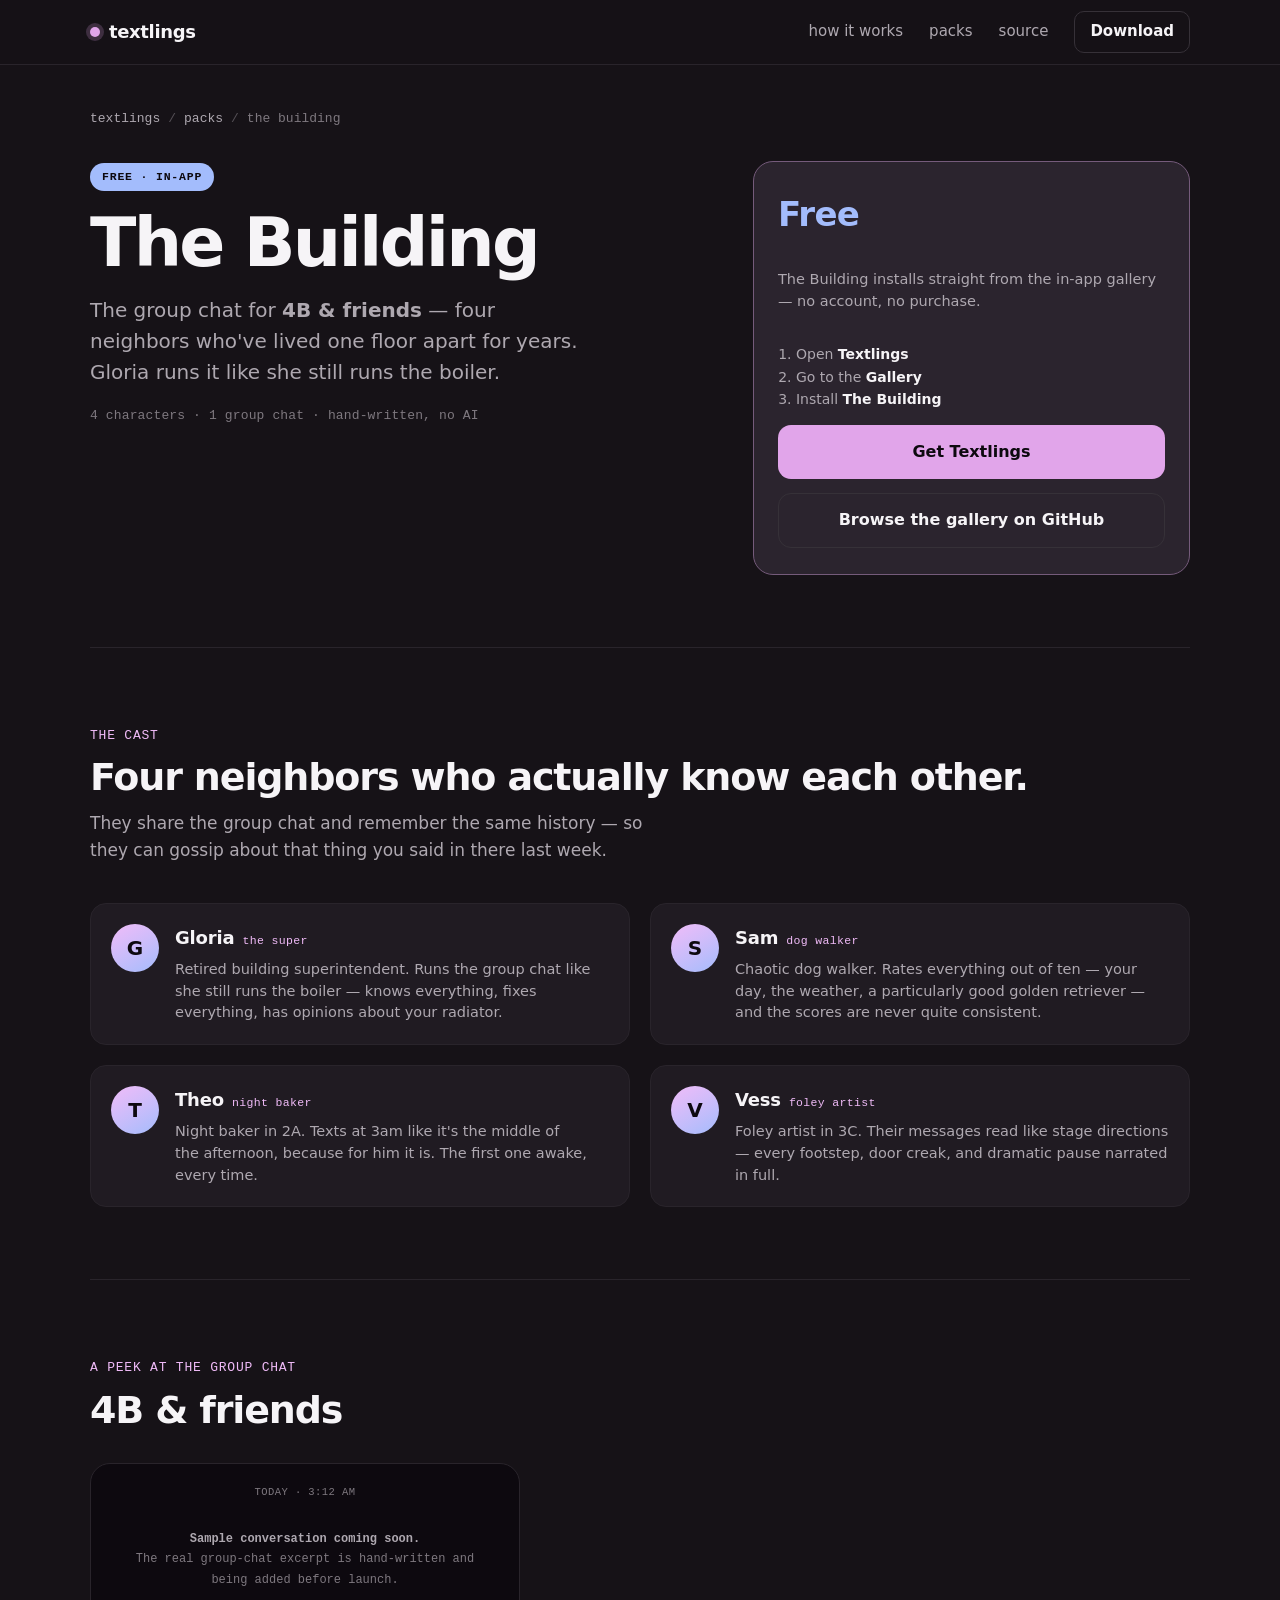
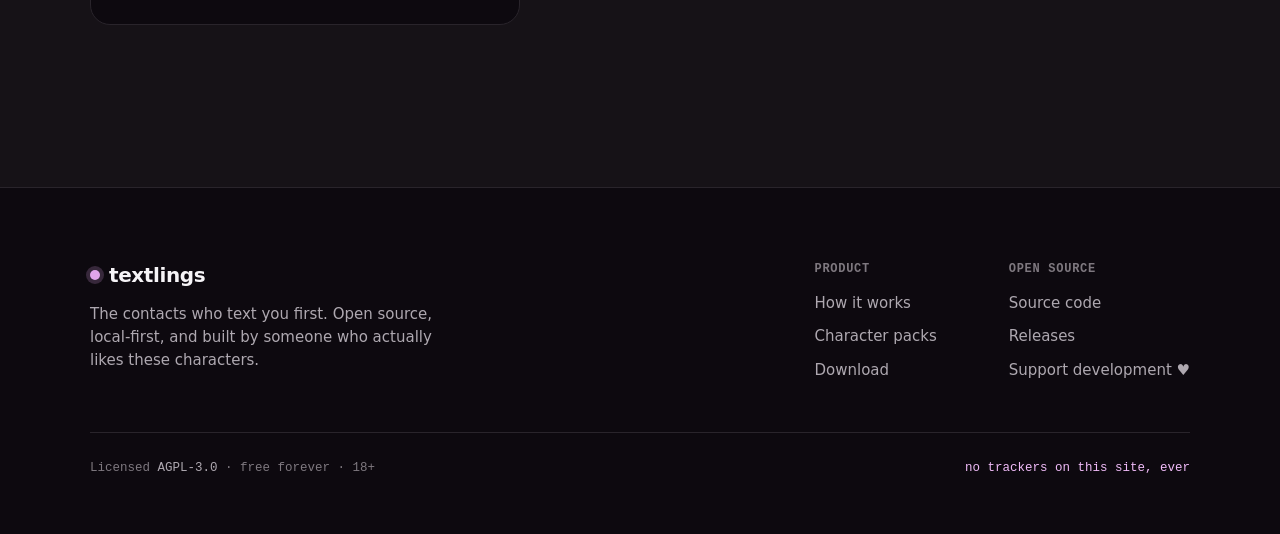
==== packs/the-building/index.html @ eb54f6a0 "site: full homepage + character pack store Replace the holding page with the editorial homepage from" ====
<!DOCTYPE html>
<html lang="en">
<head>
<meta charset="utf-8">
<meta name="viewport" content="width=device-width, initial-scale=1">
<title>The Building — a free Textlings pack</title>
<meta name="description" content="The Building: a free hand-written pack of four neighbors who share one group chat. Gloria the super, Sam the dog walker, Theo the night baker, and Vess the foley artist. Installs free through the in-app gallery.">
<meta name="color-scheme" content="dark">
<meta property="og:title" content="The Building — a free Textlings pack">
<meta property="og:description" content="Four neighbors, one group chat. Free in the app.">
<link rel="stylesheet" href="/assets/site.css">
</head>
<body>
<a class="skip" href="#main">Skip to content</a>

<header class="nav">
  <div class="wrap nav-inner">
    <a class="brand" href="/" aria-label="Textlings home"><span class="dot"></span>textlings</a>
    <nav class="nav-links" aria-label="Primary">
      <a class="hide-sm" href="/#how">how it works</a>
      <a href="/packs/">packs</a>
      <a href="https://github.com/CZ140/textlings">source</a>
      <a class="nav-cta" href="/#download">Download</a>
    </nav>
  </div>
</header>

<main id="main">
  <div class="wrap">
    <p class="crumb"><a href="/">textlings</a><span class="sep">/</span><a href="/packs/">packs</a><span class="sep">/</span>the building</p>

    <!-- HERO -->
    <section class="pack-hero">
      <div>
        <span class="ph-tag free">free · in-app</span>
        <h1>The Building</h1>
        <p class="premise">The group chat for <b>4B &amp; friends</b> — four neighbors who've lived one floor apart for years. Gloria runs it like she still runs the boiler.</p>
        <p class="meta-line" style="margin-top:18px">4 characters · 1 group chat · hand-written, no AI</p>
      </div>

      <aside class="buy primary" aria-label="Install The Building">
        <span class="price free">Free</span>
        <p class="note">The Building installs straight from the in-app gallery — no account, no purchase.</p>
        <ol class="install-steps">
          <li>Open <b>Textlings</b></li>
          <li>Go to the <b>Gallery</b></li>
          <li>Install <b>The Building</b></li>
        </ol>
        <a class="btn btn-primary" href="/#download">Get Textlings</a>
        <a class="btn btn-ghost" href="https://github.com/CZ140/textlings-gallery">Browse the gallery on GitHub</a>
      </aside>
    </section>

    <!-- ROSTER -->
    <section class="section" aria-labelledby="cast-h">
      <span class="eyebrow">the cast</span>
      <h2 id="cast-h">Four neighbors who actually know each other.</h2>
      <p class="sub">They share the group chat and remember the same history — so they can gossip about that thing you said in there last week.</p>
      <div class="roster">
        <div class="rcard">
          <span class="face" aria-hidden="true">G</span>
          <div class="rbody"><b>Gloria</b><span class="role">the super</span>
            <p>Retired building superintendent. Runs the group chat like she still runs the boiler — knows everything, fixes everything, has opinions about your radiator.</p></div>
        </div>
        <div class="rcard">
          <span class="face" aria-hidden="true">S</span>
          <div class="rbody"><b>Sam</b><span class="role">dog walker</span>
            <p>Chaotic dog walker. Rates everything out of ten — your day, the weather, a particularly good golden retriever — and the scores are never quite consistent.</p></div>
        </div>
        <div class="rcard">
          <span class="face" aria-hidden="true">T</span>
          <div class="rbody"><b>Theo</b><span class="role">night baker</span>
            <p>Night baker in 2A. Texts at 3am like it's the middle of the afternoon, because for him it is. The first one awake, every time.</p></div>
        </div>
        <div class="rcard">
          <span class="face" aria-hidden="true">V</span>
          <div class="rbody"><b>Vess</b><span class="role">foley artist</span>
            <p>Foley artist in 3C. Their messages read like stage directions — every footstep, door creak, and dramatic pause narrated in full.</p></div>
        </div>
      </div>
    </section>

    <!-- SAMPLE CONVERSATION -->
    <section class="section" aria-labelledby="snip-h">
      <span class="eyebrow">a peek at the group chat</span>
      <h2 id="snip-h">4B &amp; friends</h2>
      <div class="snip">
        <div class="thread">
          <div class="daystamp">today · 3:12 AM</div>
          <!-- PLACEHOLDER: replace with real hand-written pack excerpt -->
          <div class="placeholder">
            <b>Sample conversation coming soon.</b><br>
            The real group-chat excerpt is hand-written and<br>being added before launch.
          </div>
        </div>
      </div>
    </section>
  </div>
</main>

<footer>
  <div class="wrap">
    <div class="foot-top">
      <div class="foot-brand">
        <a class="brand" href="/" aria-label="Textlings home"><span class="dot"></span>textlings</a>
        <p>The contacts who text you first. Open source, local-first, and built by someone who actually likes these characters.</p>
      </div>
      <div class="foot-cols">
        <div class="foot-col">
          <h4>Product</h4>
          <a href="/#how">How it works</a>
          <a href="/packs/">Character packs</a>
          <a href="/#download">Download</a>
        </div>
        <div class="foot-col">
          <h4>Open source</h4>
          <a href="https://github.com/CZ140/textlings">Source code</a>
          <a href="https://github.com/CZ140/textlings/releases/latest">Releases</a>
          <a href="https://github.com/sponsors/CZ140">Support development ♥</a>
        </div>
      </div>
    </div>
    <div class="foot-bottom">
      <span>Licensed <a href="https://github.com/CZ140/textlings">AGPL-3.0</a> · free forever · 18+</span>
      <span class="no-track">no trackers on this site, ever</span>
    </div>
  </div>
</footer>
</body>
</html>
---- assets/site.css ----
/* Textlings site — shared styles for store + pack pages.
   The homepage (index.html) is intentionally self-contained; this sheet
   carries the same design language to the multi-page parts of the site. */

:root{
  --bg:        oklch(0.188 0.013 318);
  --bg-deep:   oklch(0.150 0.013 318);
  --surface:   oklch(0.232 0.015 318);
  --surface-2: oklch(0.282 0.016 318);
  --surface-3: oklch(0.330 0.017 318);
  --text:      oklch(0.97 0.004 320);
  --muted:     oklch(0.74 0.012 320);
  --faint:     oklch(0.58 0.012 320);
  --line:      oklch(0.32 0.014 318);
  --line-soft: oklch(0.27 0.014 318);
  --accent:    oklch(0.80 0.115 322);
  --accent-hi: oklch(0.86 0.10 322);
  --accent-2:  oklch(0.80 0.095 268);   /* periwinkle — night / initiative / free */
  --bubble-you-1: oklch(0.585 0.155 322);
  --bubble-you-2: oklch(0.640 0.150 332);
  --sans: -apple-system, BlinkMacSystemFont, "Segoe UI", system-ui, Roboto, "Helvetica Neue", Arial, sans-serif;
  --mono: ui-monospace, "SF Mono", "Cascadia Code", "JetBrains Mono", "Roboto Mono", Menlo, Consolas, monospace;
  --maxw: 1180px;
}

*{ box-sizing:border-box; }
html{ -webkit-text-size-adjust:100%; scroll-behavior:smooth; }
@media (prefers-reduced-motion:reduce){ html{ scroll-behavior:auto; } }
body{
  margin:0; background:var(--bg); color:var(--text);
  font-family:var(--sans); font-size:17px; line-height:1.55;
  -webkit-font-smoothing:antialiased; text-rendering:optimizeLegibility;
  overflow-x:clip; min-height:100svh; display:flex; flex-direction:column;
}
a{ color:inherit; text-decoration:none; }
p{ text-wrap:pretty; }
:focus-visible{ outline:2px solid var(--accent-hi); outline-offset:3px; border-radius:5px; }

.skip{
  position:absolute; left:-9999px; top:0; z-index:100;
  background:var(--accent); color:var(--bg-deep); padding:12px 18px; border-radius:0 0 12px 0; font-weight:650;
}
.skip:focus{ left:0; }

.wrap{ width:100%; max-width:var(--maxw); margin:0 auto; padding:0 clamp(20px,5vw,40px); }
main{ flex:1; }

/* ---------- shared bits ---------- */
.eyebrow{
  font-family:var(--mono); font-size:13px; letter-spacing:.06em; text-transform:uppercase; color:var(--accent-hi);
}
.section-title{
  font-size:clamp(30px,4.4vw,52px); line-height:1.04; letter-spacing:-.035em; font-weight:680; margin:14px 0 0;
}
.section-title .dim{ color:var(--muted); }
.lede{ color:var(--muted); font-size:19px; line-height:1.55; }
.lede b{ color:var(--text); font-weight:600; }
.meta-line{ font-family:var(--mono); font-size:13px; color:var(--faint); letter-spacing:.01em; }

.btn{
  font:inherit; font-weight:600; font-size:16px; display:inline-flex; align-items:center; gap:11px;
  padding:14px 22px; border-radius:13px; border:1px solid transparent; cursor:pointer;
  transition:transform .12s ease, background .15s ease, border-color .15s ease;
}
.btn:active{ transform:translateY(1px); }
.btn-primary{ background:var(--accent); color:var(--bg-deep); }
.btn-primary:hover{ background:var(--accent-hi); }
.btn-ghost{ background:transparent; color:var(--text); border-color:var(--line); }
.btn-ghost:hover{ border-color:var(--surface-3); background:var(--surface); }
.btn[aria-disabled="true"]{ opacity:.55; cursor:not-allowed; pointer-events:none; }

/* =========================================================
   HEADER
   ========================================================= */
header.nav{
  position:sticky; top:0; z-index:40;
  background:color-mix(in oklch, var(--bg) 80%, transparent);
  backdrop-filter:blur(14px); -webkit-backdrop-filter:blur(14px);
  border-bottom:1px solid var(--line-soft);
}
.nav-inner{ display:flex; align-items:center; gap:24px; height:64px; }
.brand{ display:inline-flex; align-items:center; gap:9px; font-weight:680; font-size:18px; letter-spacing:-.02em; }
.brand .dot{
  width:10px; height:10px; border-radius:50%; background:var(--accent);
  box-shadow:0 0 0 4px color-mix(in oklch, var(--accent) 20%, transparent);
}
.nav-links{ display:flex; gap:26px; margin-left:auto; align-items:center; }
.nav-links a{ color:var(--muted); font-size:15px; transition:color .15s ease; }
.nav-links a:hover{ color:var(--text); }
.nav-links a[aria-current]{ color:var(--text); }
.nav-cta{
  color:var(--text) !important; border:1px solid var(--line); padding:8px 15px; border-radius:10px;
  font-weight:600; font-size:14.5px;
}
.nav-cta:hover{ border-color:var(--surface-3); background:var(--surface); }
@media (max-width:720px){ .nav-links .hide-sm{ display:none; } }

/* =========================================================
   PAGE HEAD / BREADCRUMB
   ========================================================= */
.crumb{ font-family:var(--mono); font-size:13px; color:var(--faint); margin:clamp(28px,4vw,44px) 0 0; }
.crumb a{ color:var(--muted); }
.crumb a:hover{ color:var(--text); }
.crumb .sep{ margin:0 8px; opacity:.6; }

.page-head{ padding:clamp(26px,4vw,40px) 0 clamp(28px,4vw,44px); }
.page-head .lede{ max-width:52ch; margin-top:16px; }

/* =========================================================
   STORE GRID  (mirrors homepage teaser)
   ========================================================= */
.pack-grid{ display:grid; grid-template-columns:repeat(3,1fr); gap:clamp(16px,2vw,22px); }
.pack{
  display:flex; flex-direction:column;
  background:var(--surface); border:1px solid var(--line-soft); border-radius:18px; overflow:hidden;
  transition:border-color .18s ease, transform .18s ease;
}
.pack:hover{ border-color:var(--surface-3); transform:translateY(-3px); }
.pack-top{
  padding:20px 20px 16px; position:relative;
  background:radial-gradient(120% 100% at 80% 0%, color-mix(in oklch, var(--accent) 16%, transparent), transparent 64%);
  border-bottom:1px solid var(--line-soft);
}
.pack.free .pack-top{
  background:radial-gradient(120% 100% at 80% 0%, color-mix(in oklch, var(--accent-2) 20%, transparent), transparent 64%);
}
.pack-tag{
  font-family:var(--mono); font-size:11px; letter-spacing:.07em; text-transform:uppercase;
  padding:4px 10px; border-radius:999px; display:inline-block; white-space:nowrap;
  background:var(--surface-3); color:var(--muted);
}
.pack.free .pack-tag{ background:var(--accent-2); color:var(--bg-deep); font-weight:650; }
.pack-name{ font-size:23px; letter-spacing:-.02em; font-weight:680; margin:14px 0 4px; }
.pack-premise{ color:var(--muted); font-size:14.5px; line-height:1.5; min-height:44px; }
.pack-cast{ display:flex; flex-wrap:wrap; gap:7px; padding:16px 20px; }
.cast-pill{
  display:inline-flex; align-items:center; gap:7px; padding:5px 11px 5px 5px;
  background:var(--bg-deep); border:1px solid var(--line-soft); border-radius:999px; font-size:12.5px;
}
.cast-pill .pf{
  width:22px; height:22px; border-radius:50%; flex:none; display:grid; place-items:center;
  font-family:var(--mono); font-size:11px; font-weight:650; color:var(--bg-deep);
  background:linear-gradient(150deg, var(--accent-hi), var(--accent-2));
}
.cast-pill b{ font-weight:600; }
.cast-pill small{ color:var(--faint); }
.pack-foot{ margin-top:auto; padding:14px 20px 20px; display:flex; align-items:center; justify-content:space-between; gap:12px; }
.pack-price{ font-weight:680; font-size:18px; }
.pack-price.free{ color:var(--accent-2); }
.pack-foot .go{
  font-size:14px; font-weight:600; color:var(--accent-hi);
  border:1px solid var(--line); padding:8px 14px; border-radius:10px; transition:background .15s ease, border-color .15s ease;
}
.pack-foot .go:hover{ background:var(--surface-2); border-color:var(--surface-3); }
@media (max-width:820px){ .pack-grid{ grid-template-columns:1fr; } }

/* =========================================================
   PACK PAGE — hero + buy
   ========================================================= */
.pack-hero{
  display:grid; grid-template-columns:1.25fr .9fr; gap:clamp(28px,5vw,56px); align-items:start;
  padding:clamp(20px,3vw,32px) 0 clamp(40px,6vw,72px);
}
.ph-tag{
  font-family:var(--mono); font-size:11.5px; letter-spacing:.07em; text-transform:uppercase;
  padding:5px 12px; border-radius:999px; display:inline-block;
  background:var(--surface-3); color:var(--muted);
}
.ph-tag.free{ background:var(--accent-2); color:var(--bg-deep); font-weight:650; }
.pack-hero h1{ font-size:clamp(38px,6vw,68px); letter-spacing:-.04em; line-height:1; margin:18px 0 0; font-weight:700; }
.pack-hero .premise{ color:var(--muted); font-size:20px; margin:18px 0 0; max-width:40ch; }

.buy{
  background:var(--surface); border:1px solid var(--line-soft); border-radius:20px; padding:26px 24px;
  display:flex; flex-direction:column; gap:14px; position:sticky; top:84px;
}
.buy.primary{ border-color:color-mix(in oklch, var(--accent) 45%, var(--line-soft)); background:color-mix(in oklch, var(--accent) 7%, var(--surface)); }
.buy .price{ font-size:34px; font-weight:700; letter-spacing:-.02em; }
.buy .price.free{ color:var(--accent-2); }
.buy .price small{ font-size:14px; font-weight:500; color:var(--faint); font-family:var(--mono); margin-left:8px; }
.buy .note{ color:var(--muted); font-size:14.5px; line-height:1.5; }
.buy .btn{ width:100%; justify-content:center; }

/* itch.io buy-widget placeholder slot */
.itch-slot{
  border:1.5px dashed var(--line); border-radius:14px; padding:18px 16px; text-align:center;
  background:var(--bg-deep);
}
.itch-slot .ph-label{ font-family:var(--mono); font-size:11px; letter-spacing:.05em; text-transform:uppercase; color:var(--faint); }
.itch-slot .ph-sub{ color:var(--muted); font-size:14px; margin:8px 0 0; line-height:1.5; }
.buy .install-steps{ margin:2px 0 0; padding-left:18px; color:var(--muted); font-size:14px; line-height:1.6; }
.buy .install-steps b{ color:var(--text); font-weight:600; }

/* =========================================================
   ROSTER  (characters in a pack)
   ========================================================= */
.section{ padding:clamp(40px,6vw,72px) 0; border-top:1px solid var(--line-soft); }
.section > .eyebrow{ display:inline-block; }
.section h2{ font-size:clamp(26px,3.4vw,38px); letter-spacing:-.03em; line-height:1.05; font-weight:680; margin:12px 0 0; }
.section .sub{ color:var(--muted); margin:12px 0 0; max-width:52ch; }
.roster{ display:grid; grid-template-columns:repeat(2,1fr); gap:clamp(14px,2vw,20px); margin-top:clamp(28px,4vw,40px); }
.rcard{
  display:flex; gap:16px; align-items:flex-start;
  background:var(--surface); border:1px solid var(--line-soft); border-radius:16px; padding:20px 20px;
}
.rcard .face{
  width:48px; height:48px; border-radius:50%; flex:none; display:grid; place-items:center;
  font-weight:650; font-size:20px; color:var(--bg-deep);
  background:linear-gradient(150deg, var(--accent-hi), var(--accent-2));
}
.rcard .rbody b{ font-size:18px; letter-spacing:-.01em; }
.rcard .rbody .role{ font-family:var(--mono); font-size:11.5px; color:var(--accent-hi); letter-spacing:.03em; margin-left:8px; }
.rcard .rbody p{ margin:7px 0 0; color:var(--muted); font-size:14.5px; line-height:1.5; }
@media (max-width:760px){ .roster{ grid-template-columns:1fr; } }

/* =========================================================
   SAMPLE CONVERSATION (placeholder until Chris drops in real excerpt)
   ========================================================= */
.snip{
  max-width:430px; background:var(--bg-deep); border:1px solid var(--line-soft); border-radius:20px;
  padding:20px 18px; margin-top:clamp(24px,3vw,32px);
}
.snip .thread{ display:flex; flex-direction:column; gap:7px; }
.snip .daystamp{
  align-self:center; font-family:var(--mono); font-size:10.5px; color:var(--faint);
  letter-spacing:.04em; margin:0 0 8px; text-transform:uppercase;
}
.snip .msg{ max-width:82%; padding:9px 13px; border-radius:19px; font-size:14.5px; line-height:1.4; }
.snip .msg.them{ align-self:flex-start; background:var(--surface-2); color:var(--text); border-bottom-left-radius:7px; }
.snip .msg.you{
  align-self:flex-end; color:#fff;
  background:linear-gradient(160deg, var(--bubble-you-1), var(--bubble-you-2)); border-bottom-right-radius:7px;
}
.snip .msg .sender{ display:block; font-size:11px; color:var(--accent-hi); margin-bottom:2px; font-weight:600; }
.snip .placeholder{
  text-align:center; color:var(--faint); font-family:var(--mono); font-size:12px; line-height:1.7;
  padding:14px 6px;
}
.snip .placeholder b{ color:var(--muted); font-weight:600; }

/* =========================================================
   CREATORS STRIP (store index)
   ========================================================= */
.creators{
  margin-top:clamp(48px,7vw,88px); background:var(--surface); border:1px solid var(--line-soft);
  border-radius:22px; padding:clamp(28px,4vw,48px); display:grid; grid-template-columns:1.2fr .8fr; gap:32px; align-items:center;
}
.creators h2{ font-size:clamp(24px,3vw,34px); letter-spacing:-.03em; margin:10px 0 0; font-weight:680; }
.creators p{ color:var(--muted); margin:14px 0 0; max-width:46ch; }
.creators .cta-row{ display:flex; flex-wrap:wrap; gap:12px; }
@media (max-width:820px){ .creators{ grid-template-columns:1fr; } }

/* =========================================================
   FOOTER
   ========================================================= */
footer{ border-top:1px solid var(--line-soft); padding:clamp(44px,6vw,72px) 0 56px; background:var(--bg-deep); margin-top:clamp(48px,7vw,96px); }
.foot-top{ display:flex; justify-content:space-between; gap:36px; flex-wrap:wrap; margin-bottom:40px; }
.foot-brand{ max-width:34ch; }
.foot-brand .brand{ font-size:20px; margin-bottom:12px; }
.foot-brand p{ color:var(--muted); font-size:15px; margin:0; }
.foot-cols{ display:flex; gap:clamp(36px,6vw,72px); flex-wrap:wrap; }
.foot-col h4{ font-family:var(--mono); font-size:12px; letter-spacing:.06em; text-transform:uppercase; color:var(--faint); margin:0 0 14px; font-weight:600; }
.foot-col a{ display:block; color:var(--muted); font-size:15px; margin-bottom:10px; transition:color .15s ease; }
.foot-col a:hover{ color:var(--text); }
.foot-bottom{
  display:flex; justify-content:space-between; gap:16px; flex-wrap:wrap; align-items:center;
  padding-top:26px; border-top:1px solid var(--line-soft);
  font-family:var(--mono); font-size:12.5px; color:var(--faint);
}
.foot-bottom .no-track{ color:var(--accent-hi); }
.foot-bottom a{ color:var(--muted); }
.foot-bottom a:hover{ color:var(--text); }

@media (max-width:900px){
  .pack-hero{ grid-template-columns:1fr; }
  .buy{ position:static; }
}
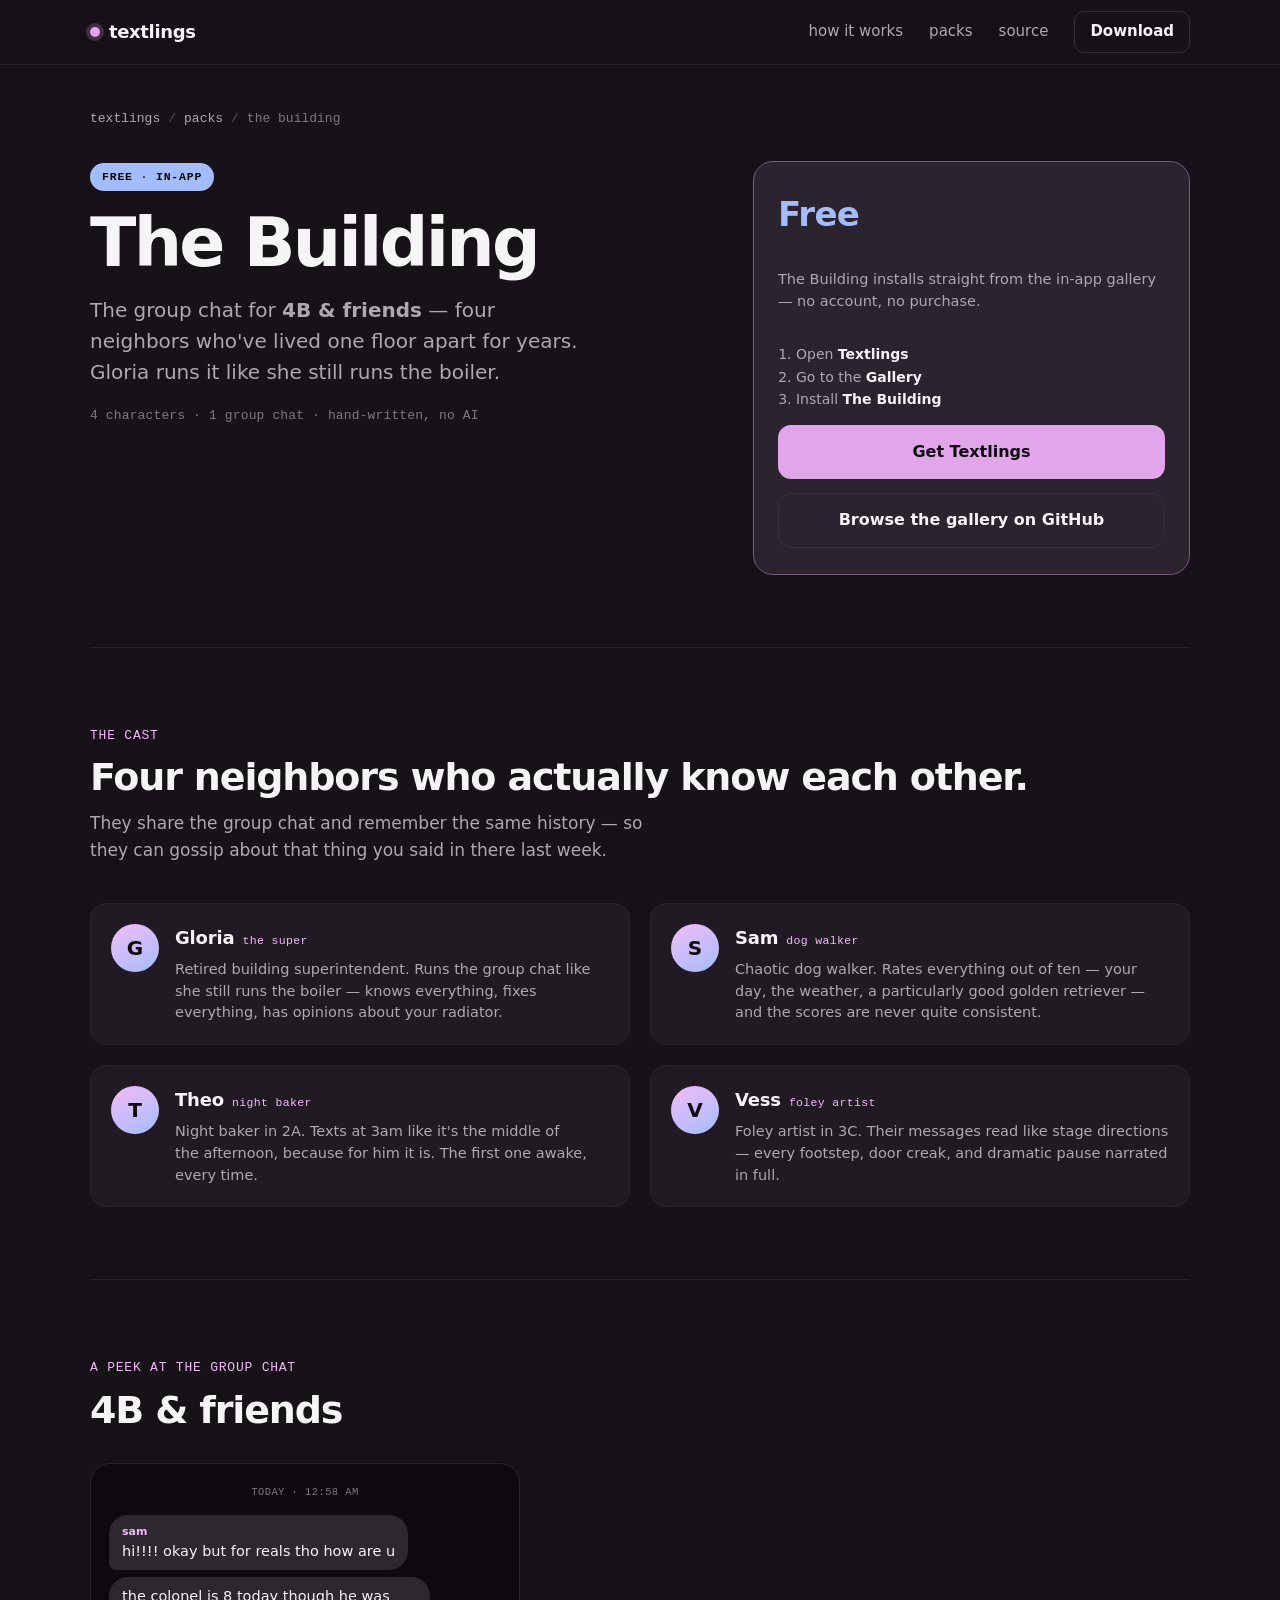
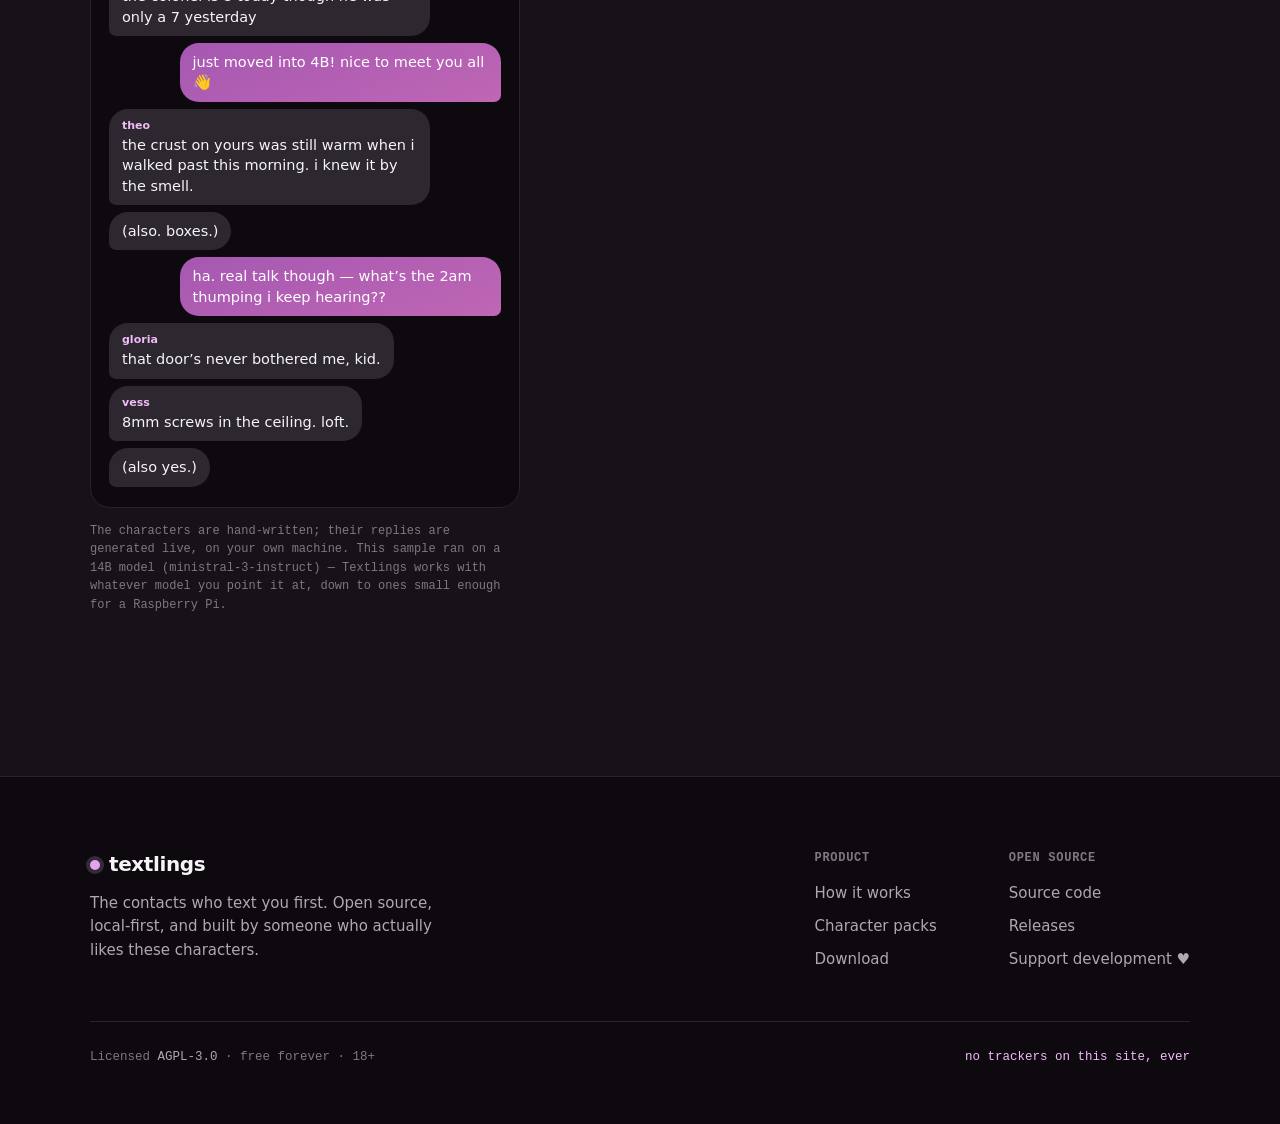
==== commit 0d7b7900: "packs: real "4B & friends" sample conversation on The Building page Replace the placeholder with a c" ====
--- a/packs/the-building/index.html
+++ b/packs/the-building/index.html
@@ -86,14 +86,19 @@
       <h2 id="snip-h">4B &amp; friends</h2>
       <div class="snip">
         <div class="thread">
-          <div class="daystamp">today · 3:12 AM</div>
-          <!-- PLACEHOLDER: replace with real hand-written pack excerpt -->
-          <div class="placeholder">
-            <b>Sample conversation coming soon.</b><br>
-            The real group-chat excerpt is hand-written and<br>being added before launch.
-          </div>
+          <div class="daystamp">today · 12:58 AM</div>
+          <div class="msg them"><span class="sender">sam</span>hi!!!! okay but for reals tho how are u</div>
+          <div class="msg them">the colonel is 8 today though he was only a 7 yesterday</div>
+          <div class="msg you">just moved into 4B! nice to meet you all 👋</div>
+          <div class="msg them"><span class="sender">theo</span>the crust on yours was still warm when i walked past this morning. i knew it by the smell.</div>
+          <div class="msg them">(also. boxes.)</div>
+          <div class="msg you">ha. real talk though — what&rsquo;s the 2am thumping i keep hearing??</div>
+          <div class="msg them"><span class="sender">gloria</span>that door&rsquo;s never bothered me, kid.</div>
+          <div class="msg them"><span class="sender">vess</span>8mm screws in the ceiling. loft.</div>
+          <div class="msg them">(also yes.)</div>
         </div>
       </div>
+      <p class="snip-note">The characters are hand-written; their replies are generated live, on your own machine. This sample ran on a 14B model (ministral&#8209;3&#8209;instruct) — Textlings works with whatever model you point it at, down to ones small enough for a Raspberry Pi.</p>
     </section>
   </div>
 </main>
--- a/assets/site.css
+++ b/assets/site.css
@@ -237,6 +237,10 @@
   padding:14px 6px;
 }
 .snip .placeholder b{ color:var(--muted); font-weight:600; }
+.snip-note{
+  max-width:430px; margin:14px 0 0;
+  font-family:var(--mono); font-size:12px; line-height:1.55; color:var(--faint);
+}
 
 /* =========================================================
    CREATORS STRIP (store index)
